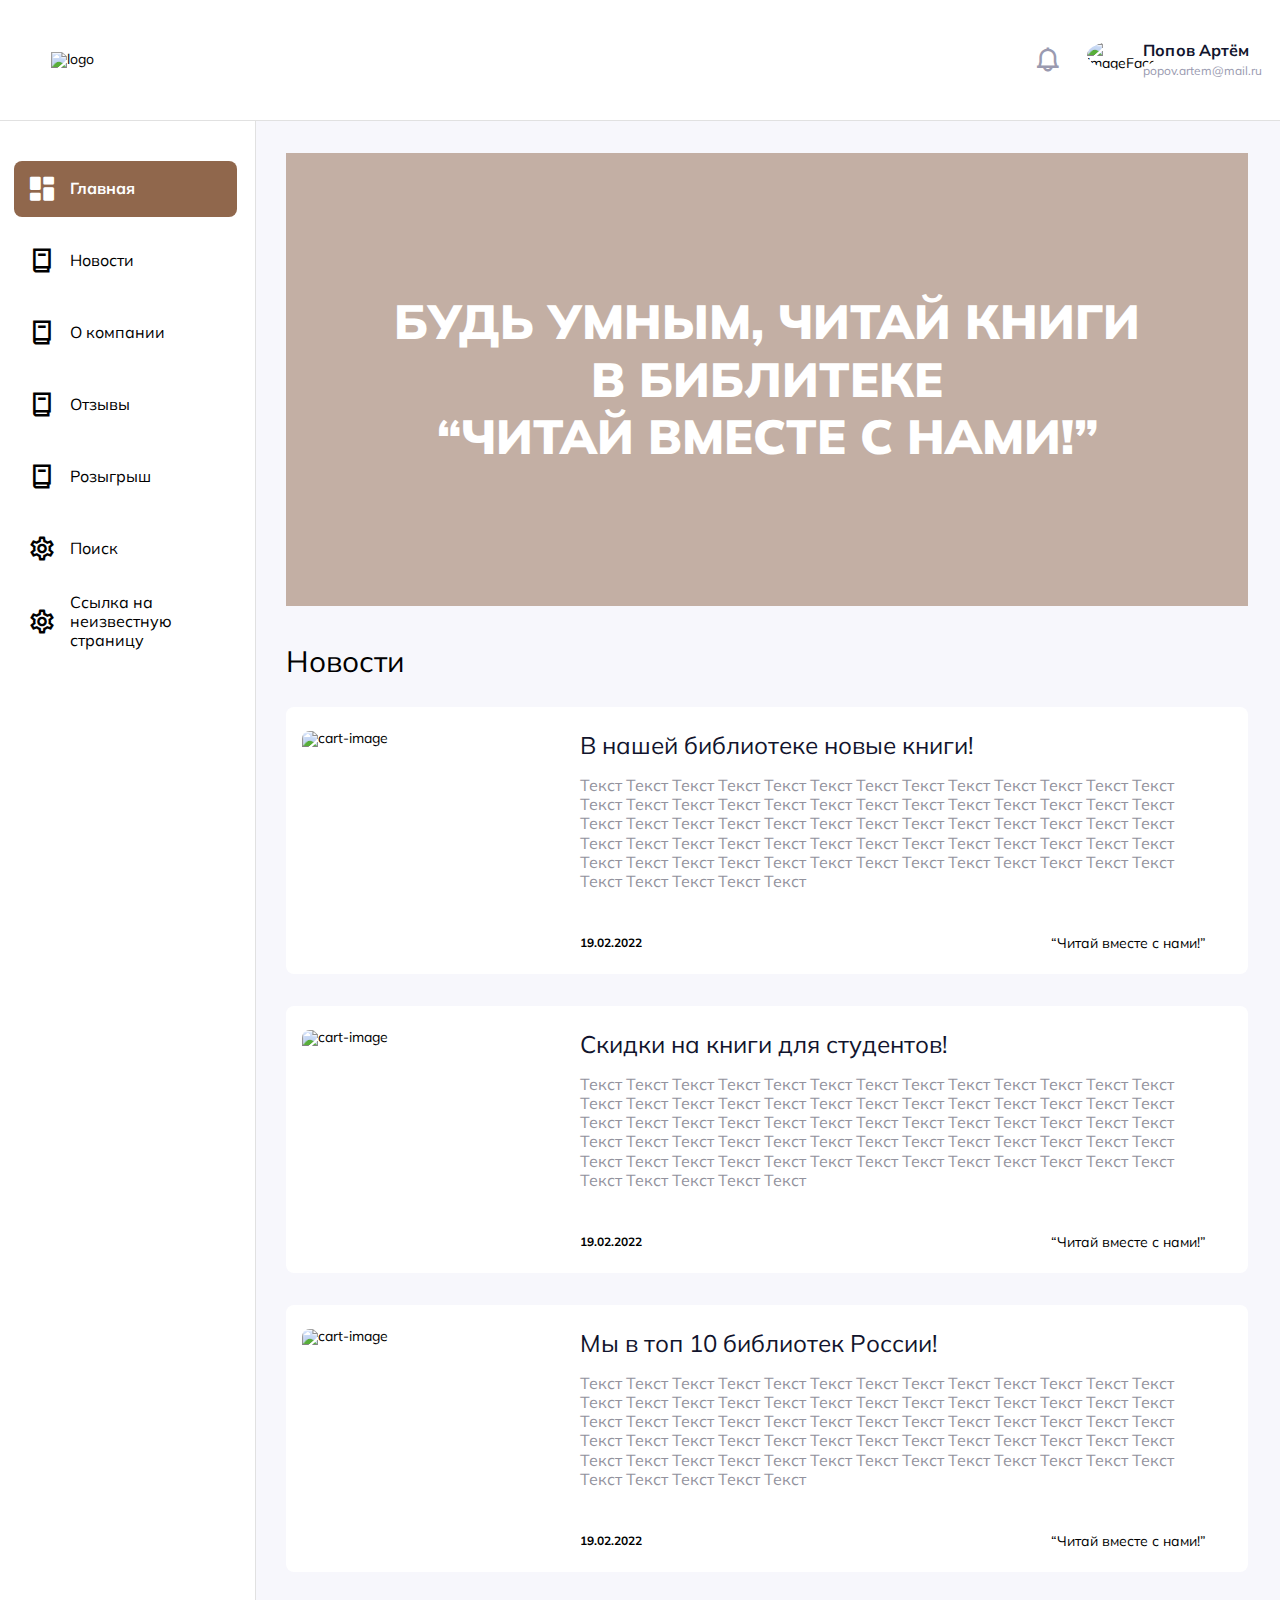
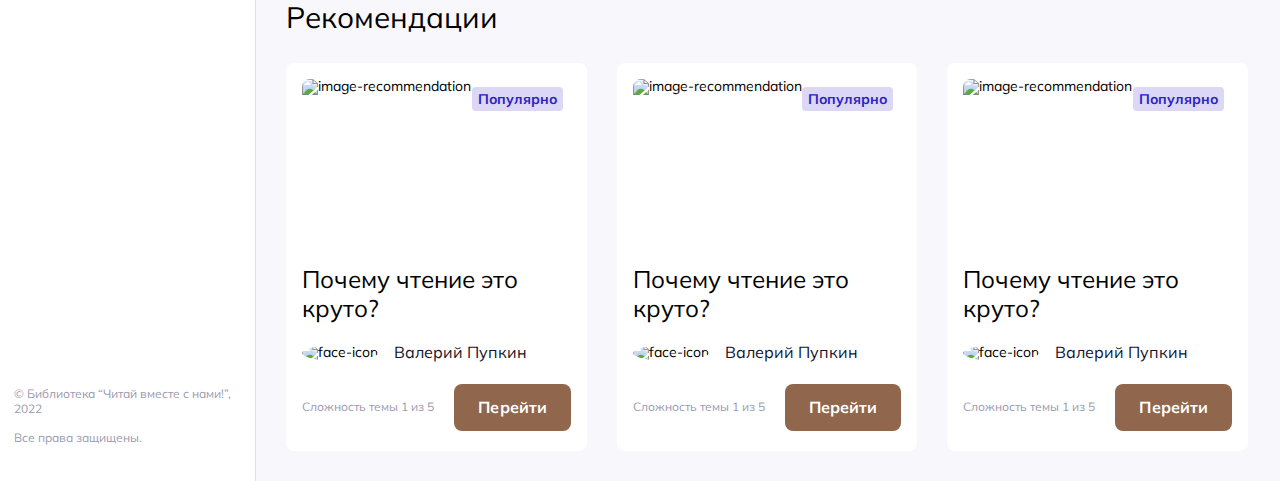
==== index.html @ 9940b3bf "Add files via upload" ====
<!DOCTYPE html>
<html lang="ru">

<head>
	<title>Главная</title>
	<meta charset="UTF-8">
	<meta name="format-detection" content="telephone=no">
	<!-- <style>body{opacity: 0;}</style> -->
	<link rel="stylesheet" href="css/style.min.css?_v=20220306164343">
	<link rel="shortcut icon" href="favicon.ico">
	<!-- <meta name="robots" content="noindex, nofollow"> -->
	<meta name="description" content="Читай книги в библиотеке 'Читай вместе с нами'. Библиотека в России. Книги на любой вкус. Самая известная читальня в России.">
	<meta name="viewport" content="width=device-width, initial-scale=1.0">
</head>

<body>
	<div class="wrapper">
		<header class="header">
			<div class="header__container container-header">
				<a href="index.html" class="header__logo"><picture><source srcset="img/logo.webp" type="image/webp"><img src="img/logo.jpg" alt="logo"></picture></a>
				<div class="header__right-block">
					<a href="" class="header__icon _icon-bell"></a>
					<a href="" class="header__image">
						<picture><source srcset="img/face/01.webp" type="image/webp"><img src="img/face/01.jpg" alt="imageFace"></picture>
					</a>
					<div class="header__info">
						<div class="header__name">Попов Артём</div>
						<a href="mailto:popov.artem@mail.ru" class="header__email">popov.artem@mail.ru</a>
					</div>
				</div>
			</div>
		</header>
		<main class="page">
			<div class="intro">
				<div class="intro__left-menu menu-left">
					<div class="menu-left__rows">
						<a href="index.html" class="menu-left__row _icon-squares">
							<span>Главная</span>
						</a>
						<a href="news.html" class="menu-left__row _icon-book">
							<span>Новости</span>
						</a>
						<a href="company.html" class="menu-left__row _icon-book">
							<span>О компании</span>
						</a>
						<a href="reviews16PR.html" class="menu-left__row _icon-book">
							<span>Отзывы</span>
						</a>
						<a href="draw15pr.html" class="menu-left__row _icon-book">
							<span>Розыгрыш</span>
						</a>
						<a href="" class="menu-left__row _icon-gear">
							<span>Поиск</span>
						</a>
						<a href="flkqwjflkqwf.html" class="menu-left__row _icon-gear">
							<span>Ссылка на неизвестную страницу</span>
						</a>
					</div>
					<div data-da=".section-right,1250,3" class="menu-left__copy copy-menu-left">
						<div class="copy-menu-left__over">© Библиотека “Читай вместе с нами!”, 2022</div>
						<div class="copy-menu-left__sub">Все права защищены.</div>
					</div>
				</div>
				<div class="intro__right-section section-right">
					<header class="section-right__header-block header-block-right">
						<h2 class="header-block-right__title">БУДЬ УМНЫМ, ЧИТАЙ КНИГИ <br>
							В БИБЛИТЕКЕ <br>
							“ЧИТАЙ ВМЕСТЕ С НАМИ!”</h2>
					</header>
					<main class="section-right__main main-section">
						<div class="main-section__left left-main">
							<div class="left-main__check">
								<a href="" class="left-main__go title-element">Новости</a>
							</div>
							<div class="left-main__card card-left-main card-left-main_1">
								<div class="card-left-main__image-ibg"><picture><source srcset="img/intro/01.webp" type="image/webp"><img src="img/intro/01.jpg" alt="cart-image"></picture></div>
								<div class="card-left-main__info">
									<h4 class="card-left-main__title">В нашей библиотеке новые книги!</h4>
									<div class="card-left-main__subtitle">Текст Текст Текст Текст Текст Текст Текст Текст Текст Текст Текст Текст Текст Текст Текст Текст Текст Текст Текст Текст Текст Текст Текст Текст Текст Текст Текст Текст Текст Текст Текст Текст Текст Текст Текст Текст Текст Текст Текст Текст Текст Текст Текст Текст Текст Текст Текст Текст Текст Текст Текст Текст Текст Текст Текст Текст Текст Текст Текст Текст Текст Текст Текст Текст Текст Текст Текст Текст Текст Текст</div>
									<div data-da=".card-left-main_1,1060,2" class="card-left-main__lvl-body">
										<div class="card-left-main__number">
											<span>19.02.2022</span>
										</div>
										<div class="card-left-main__right-text">“Читай вместе с нами!”</div>
									</div>
								</div>
							</div>
							<div class="left-main__card card-left-main card-left-main_2">
								<div class="card-left-main__image-ibg"><picture><source srcset="img/intro/02.webp" type="image/webp"><img src="img/intro/02.jpg" alt="cart-image"></picture></div>
								<div class="card-left-main__info">
									<h4 class="card-left-main__title">Скидки на книги для студентов!</h4>
									<div class="card-left-main__subtitle">Текст Текст Текст Текст Текст Текст Текст Текст Текст Текст Текст Текст Текст Текст Текст Текст Текст Текст Текст Текст Текст Текст Текст Текст Текст Текст Текст Текст Текст Текст Текст Текст Текст Текст Текст Текст Текст Текст Текст Текст Текст Текст Текст Текст Текст Текст Текст Текст Текст Текст Текст Текст Текст Текст Текст Текст Текст Текст Текст Текст Текст Текст Текст Текст Текст Текст Текст Текст Текст Текст</div>
									<div data-da=".card-left-main_2,1060,2" class="card-left-main__lvl-body">
										<div class="card-left-main__number">
											<span>19.02.2022</span>
										</div>
										<div class="card-left-main__right-text">“Читай вместе с нами!”</div>
									</div>
								</div>
							</div>
							<div class="left-main__card card-left-main card-left-main_3">
								<div class="card-left-main__image-ibg"><picture><source srcset="img/intro/033.webp" type="image/webp"><img src="img/intro/033.jpg" alt="cart-image"></picture></div>
								<div class="card-left-main__info">
									<h4 class="card-left-main__title">Мы в топ 10 библиотек России!</h4>
									<div class="card-left-main__subtitle">Текст Текст Текст Текст Текст Текст Текст Текст Текст Текст Текст Текст Текст Текст Текст Текст Текст Текст Текст Текст Текст Текст Текст Текст Текст Текст Текст Текст Текст Текст Текст Текст Текст Текст Текст Текст Текст Текст Текст Текст Текст Текст Текст Текст Текст Текст Текст Текст Текст Текст Текст Текст Текст Текст Текст Текст Текст Текст Текст Текст Текст Текст Текст Текст Текст Текст Текст Текст Текст Текст</div>
									<div data-da=".card-left-main_3,1060,2" class="card-left-main__lvl-body">
										<div class="card-left-main__number">
											<span>19.02.2022</span>
										</div>
										<div class="card-left-main__right-text">“Читай вместе с нами!”</div>
									</div>
								</div>
							</div>
						</div>
					</main>
					<footer class="section-right__footer footer-section">
						<div class="footer-section__recommendation title-element">Рекомендации</div>
						<div class="footer-section__row">
							<a href="" class="footer-section__item item-footer-section">
								<div class="item-footer-section__image-ibg"><picture><source srcset="img/intro/03.webp" type="image/webp"><img src="img/intro/03.jpg" alt="image-recommendation"></picture>
									<div class="item-footer-section__image-text">Популярно</div>
								</div>
								<h3 class="item-footer-section__title">Почему чтение это круто?</h3>
								<div class="item-footer-section__info-block">
									<div class="item-footer-section__image">
										<picture><source srcset="img/face/02.webp" type="image/webp"><img src="img/face/02.jpg" alt="face-icon"></picture>
									</div>
									<div class="item-footer-section__name">Валерий Пупкин</div>
								</div>
								<div class="item-footer-section__rating-body body-rating">
									<div class="body-rating__sub-star">Сложность темы 1 из 5</div>
									<div class="body-rating__button button-element">Перейти</div>
								</div>
							</a>
							<a href="" class="footer-section__item item-footer-section">
								<div class="item-footer-section__image-ibg"><picture><source srcset="img/intro/03.webp" type="image/webp"><img src="img/intro/03.jpg" alt="image-recommendation"></picture>
									<div class="item-footer-section__image-text">Популярно</div>
								</div>
								<h3 class="item-footer-section__title">Почему чтение это круто?</h3>
								<div class="item-footer-section__info-block">
									<div class="item-footer-section__image">
										<picture><source srcset="img/face/02.webp" type="image/webp"><img src="img/face/02.jpg" alt="face-icon"></picture>
									</div>
									<div class="item-footer-section__name">Валерий Пупкин</div>
								</div>
								<div class="item-footer-section__rating-body body-rating">
									<div class="body-rating__sub-star">Сложность темы 1 из 5</div>
									<div class="body-rating__button button-element">Перейти</div>
								</div>
							</a>
							<a href="" class="footer-section__item item-footer-section">
								<div class="item-footer-section__image-ibg"><picture><source srcset="img/intro/03.webp" type="image/webp"><img src="img/intro/03.jpg" alt="image-recommendation"></picture>
									<div class="item-footer-section__image-text">Популярно</div>
								</div>
								<h3 class="item-footer-section__title">Почему чтение это круто?</h3>
								<div class="item-footer-section__info-block">
									<div class="item-footer-section__image">
										<picture><source srcset="img/face/02.webp" type="image/webp"><img src="img/face/02.jpg" alt="face-icon"></picture>
									</div>
									<div class="item-footer-section__name">Валерий Пупкин</div>
								</div>
								<div class="item-footer-section__rating-body body-rating">
									<div class="body-rating__sub-star">Сложность темы 1 из 5</div>
									<div class="body-rating__button button-element">Перейти</div>
								</div>
							</a>
						</div>
					</footer>
				</div>
			</div>
		</main>
		<footer class="footer">
			<div class="footer__container">
			</div>
		</footer>
	</div>
	<!-- 
<div id="popup" aria-hidden="true" class="popup">
	<div class="popup__wrapper">
		<div class="popup__content">
			<button data-close type="button" class="popup__close">Закрыть</button>
			<div class="popup__text">
			</div>
		</div>
	</div>
</div>
 -->

	<script src="js/app.min.js?_v=20220306164343"></script>
</body>

</html>
---- css/style.min.css ----
@charset "UTF-8";
@import url(https://fonts.googleapis.com/css?family=Mulish:regular,600,700,900&display=swap);
@import url(https://fonts.googleapis.com/css?family=Roboto:regular&display=swap);
@import url(https://fonts.googleapis.com/css?family=Poppins:500,600,700&display=swap);
@font-face {
  font-family: icons;
  font-display: swap;
  src: url(../fonts/icons.woff2) format("woff2"),
    url(../fonts/icons.woff) format("woff");
  font-weight: 400;
  font-style: normal;
}
[class*="_icon-"]:before {
  font-family: icons;
  font-style: normal;
  font-weight: 400;
  font-variant: normal;
  text-transform: none;
  line-height: 1;
  -webkit-font-smoothing: antialiased;
  -moz-osx-font-smoothing: grayscale;
}
[class*="_icon-"]:before {
  display: block;
}
._icon-book:before {
  content: "\e900";
}
._icon-gear:before {
  content: "\e901";
}
._icon-squares:before {
  content: "\e902";
}
._icon-bell:before {
  content: "\e903";
}
._icon-compass:before {
  content: "\e904";
}
._icon-star:before {
  content: "\e905";
  color: #f2870d;
}
* {
  padding: 0;
  margin: 0;
  border: 0;
}
*,
:after,
:before {
  -webkit-box-sizing: border-box;
  box-sizing: border-box;
}
body,
html {
  height: 100%;
  min-width: 320px;
}
body {
  color: #000;
  line-height: 1;
  font-family: Mulish;
  font-size: 0.875rem;
  -ms-text-size-adjust: 100%;
  -moz-text-size-adjust: 100%;
  -webkit-text-size-adjust: 100%;
  -webkit-font-smoothing: antialiased;
  -moz-osx-font-smoothing: grayscale;
}
button,
input,
textarea {
  font-family: Mulish;
  font-size: inherit;
}
button {
  cursor: pointer;
  color: inherit;
  background-color: inherit;
}
a {
  color: inherit;
}
a:link,
a:visited {
  text-decoration: none;
}
a:hover {
  text-decoration: none;
}
ul li {
  list-style: none;
}
img {
  vertical-align: top;
}
h1,
h2,
h3,
h4,
h5,
h6 {
  font-weight: inherit;
  font-size: inherit;
}
.lock body {
  overflow: hidden;
  -ms-touch-action: none;
  touch-action: none;
}
.wrapper {
  min-height: 100%;
  display: -webkit-box;
  display: -ms-flexbox;
  display: flex;
  -webkit-box-orient: vertical;
  -webkit-box-direction: normal;
  -ms-flex-direction: column;
  flex-direction: column;
  overflow: hidden;
}
.wrapper > main {
  -webkit-box-flex: 1;
  -ms-flex: 1 1 auto;
  flex: 1 1 auto;
}
.wrapper > * {
  min-width: 0;
}
[class*="-ibg"] {
  position: relative;
}
[class*="-ibg"] img {
  position: absolute;
  width: 100%;
  height: 100%;
  top: 0;
  left: 0;
  -o-object-fit: cover;
  object-fit: cover;
}
[class*="-ibg_contain"] img {
  -o-object-fit: contain;
  object-fit: contain;
}
.button-element {
  font-size: 1rem;
  font-weight: 700;
  color: #fff;
  display: -webkit-inline-box;
  display: -ms-inline-flexbox;
  display: inline-flex;
  -webkit-box-align: center;
  -ms-flex-align: center;
  align-items: center;
  -webkit-box-pack: center;
  -ms-flex-pack: center;
  justify-content: center;
  padding: 0 1.5rem;
  min-height: 47px;
  background-color: #90674c;
  border-radius: 0.5rem;
  letter-spacing: 0.005em;
  cursor: pointer;
  -webkit-transition: all 0.3s ease;
  -o-transition: all 0.3s ease;
  transition: all 0.3s ease;
}
.header {
  border-bottom: 1px solid #e1e1e1;
}
.header__container {
  display: -webkit-box;
  display: -ms-flexbox;
  display: flex;
  -webkit-box-align: center;
  -ms-flex-align: center;
  align-items: center;
  -webkit-box-pack: justify;
  -ms-flex-pack: justify;
  justify-content: space-between;
}
.header__right-block {
  display: -webkit-box;
  display: -ms-flexbox;
  display: flex;
  -webkit-box-align: center;
  -ms-flex-align: center;
  align-items: center;
}
.header__icon::before {
  font-size: 1.5rem;
  color: #9a9ab0;
  -webkit-transition: all 0.3s ease;
  -o-transition: all 0.3s ease;
  transition: all 0.3s ease;
}
.header__icon:hover::before {
  color: #5541d7;
}
.header__image {
  width: 40px;
  height: 40px;
  -webkit-box-flex: 0;
  -ms-flex: 0 0 40px;
  flex: 0 0 40px;
  margin: 0 1rem 0 1.75rem;
}
.header__image img {
  width: 100%;
  height: 100%;
  border-radius: 50%;
}
.header__name {
  color: #11142d;
  font-size: 1rem;
  font-weight: 700;
  letter-spacing: 0.005em;
  line-height: 120%;
  margin: 0 0 0.1875rem 0;
}
.header__email {
  -webkit-transition: color 0.3s ease;
  -o-transition: color 0.3s ease;
  transition: color 0.3s ease;
  color: #9a9ab0;
  font-size: 0.75rem;
  line-height: 120%;
}
.intro {
  background-color: #f7f7fc;
  display: -ms-grid;
  display: grid;
  position: relative;
  -ms-grid-columns: 256px 1fr;
  grid-template-columns: 256px 1fr;
}
.menu-left {
  background-color: #fff;
  padding: 0 1.125rem 2.1875rem 0.875rem;
  border-right: 1px solid #e1e1e1;
  display: -webkit-box;
  display: -ms-flexbox;
  display: flex;
  -webkit-box-orient: vertical;
  -webkit-box-direction: normal;
  -ms-flex-direction: column;
  flex-direction: column;
}
.menu-left__rows {
  -webkit-box-flex: 1;
  -ms-flex: 1 1 auto;
  flex: 1 1 auto;
  padding: 2.5rem 0 0 0;
}

.comments-main {
  padding-top: 80px;
}

.comments-main__row {
  display: flex;
  justify-content: space-between;
  gap: 30px;
}
.comments-main__item {
  flex: 0 1 33.333%;
  text-align: center;
  border: 1px solid #fff;
  padding: 15px;
  border-radius: 15px;
  display: flex;
  flex-direction: column;
  box-shadow: 1px 1px 10px black;
}
.comments-main__title {
  font-weight: 700;
  font-size: 20px;
  line-height: 120%;
  margin-bottom: 10px;
  text-decoration: underline;
}
.comments-main__subtitle {
  font-size: 18px;
  font-weight: 600;
  line-height: 130%;
  margin-bottom: 15px;
}
.comments-main__text {
  line-height: 130%;
  font-size: 16px;
  margin-bottom: 10px;
  flex: 1;
}

@media (max-width: 991px) {
  .comments-main {
    padding-top: 50px;
  }
  .comments-main__row {
    flex-wrap: wrap;
    gap: 15px;
  }
  .comments-main__item {
    flex: 0 1 48%;
  }
  
}
@media (max-width: 629px) {
  .comments-main {
    padding-top: 30px;
  }
  .comments-main__row {
    gap: 25px;
  }
  .comments-main__item {
    flex: 0 1 100%;
  }
}
.social-main {
  padding-top: 40px;
}
.social-main__items {
  display: flex;
  gap: 30px;
}
.social-main__item img {
  max-width: 100%;
}

.subs-main {
  padding-top: 40px;
}
.subs-main__form {
  background-color: #fff;
  border-radius: 8px;
  padding: 20px;
  width: 400px;
  margin: 0 auto;
  display: flex;
  flex-direction: column;
  
  gap: 20px;
}
@media (max-width: 500px) {
  .subs-main__form {
    width: 100%;
  }
  .subs-main__inp {
    font-size: 14px;
  }

}
.subs-main__form textarea {
  width: 100%;
  border: 2px solid black;
  resize: none;
  height: 150px;
  font-size: 16px;
  padding: 10px 10px 10px 10px;
}
.subs-main__title {
  font-size: 24px;
  margin: 0 auto;
}
.subs-main__inp {
  height: 40px;
  font-size: 16px;
  padding: 10px 10px 10px 10px;
  width: 100%;
  border: 2px solid black;

}
.menu-left__row {
  min-height: 3.5rem;
  display: -webkit-box;
  display: -ms-flexbox;
  display: flex;
  -webkit-box-align: center;
  -ms-flex-align: center;
  align-items: center;
  padding: 0 1rem;
  border-radius: 8px;
  font-size: 1rem;
  -webkit-transition: all 0.3s ease;
  -o-transition: all 0.3s ease;
  transition: all 0.3s ease;
  line-height: 1.2;
}
.menu-left__row:nth-child(1) {
  background-color: #90674c;
  color: #fff;
  font-weight: 700;
}
.menu-left__row:not(:last-child) {
  margin-bottom: 16px;
}
.menu-left__row::before {
  margin: 0 1rem 0 0;
  font-size: 1.5rem;
}
.copy-menu-left {
  color: #9a9ab0;
  line-height: 120%;
  font-size: 0.75rem;
}
.copy-menu-left__over {
  margin: 0 0 0.9375rem 0;
}
.section-right {
  padding: 2rem 2rem 1.875rem 1.875rem;
  -webkit-transition: all 0.3s ease;
  -o-transition: all 0.3s ease;
  transition: all 0.3s ease;
}
.no-webp .section-right__header-block {
  background: url(../img/intro/backImage.png) center/cover no-repeat;
}
.section-right__header-block {
  padding: 8.75rem 2.5rem;
  border-radius: 0.5rem;
  -webkit-transition: all 0.3s ease;
  -o-transition: all 0.3s ease;
  transition: all 0.3s ease;
  position: relative;
}
.section-right__header-block::before {
  content: "";
  width: 100%;
  height: 100%;
  position: absolute;
  top: 0;
  left: 0;
  z-index: 1;
  background-color: rgba(144, 103, 76, 0.5);
}

.header-block-right__title {
  line-height: 1.2;
  position: relative;
  text-transform: uppercase;
  font-weight: 900;
  color: #fff;
  text-align: center;
  z-index: 2;
}
.main-section {
  display: -ms-grid;
  display: grid;
  -ms-grid-columns: 1fr;
  margin: 0 0 1.875rem 0;
}
.left-main__check {
  margin: 0 0 2rem 0;
  display: -webkit-box;
  display: -ms-flexbox;
  display: flex;
  -webkit-box-align: center;
  -ms-flex-align: center;
  align-items: center;
  -webkit-transition: all 0.3s ease;
  -o-transition: all 0.3s ease;
  transition: all 0.3s ease;
  -webkit-box-pack: justify;
  -ms-flex-pack: justify;
  justify-content: space-between;
}
.left-main__go {
  padding: 0 0.625rem 0 0;
}
.card-left-main {
  background-color: #fff;
  border-radius: 0.5rem;
  padding: 1.5rem 1.5625rem 1.5rem 1rem;
  display: -webkit-box;
  display: -ms-flexbox;
  display: flex;
  -ms-flex-wrap: wrap;
  flex-wrap: wrap;
  gap: 1.25rem;
}
.card-left-main__image-ibg {
  padding: 0 0 17% 0;
  -webkit-box-flex: 0;
  -ms-flex: 0 1 30%;
  flex: 0 1 30%;
}
.card-left-main__image-ibg img {
  border-radius: 0.5rem;
}
.card-left-main__info {
  -webkit-box-flex: 0;
  -ms-flex: 0 1 68%;
  flex: 0 1 68%;
  display: -webkit-box;
  display: -ms-flexbox;
  display: flex;
  -webkit-box-orient: vertical;
  -webkit-box-direction: normal;
  -ms-flex-direction: column;
  flex-direction: column;
}
.card-left-main__title {
  color: #11142d;
  line-height: 1.2;
  margin: 0 0 1rem 0;
}
.card-left-main__subtitle {
  -webkit-box-flex: 1;
  -ms-flex: 1 1 auto;
  flex: 1 1 auto;
  color: #92929d;
  font-size: 1rem;
  line-height: 1.2;
  -webkit-transition: all 0.3s ease;
  -o-transition: all 0.3s ease;
  transition: all 0.3s ease;
  margin: 0 0 2.8125rem 0;
}
.card-left-main__lvl-body {
  display: -webkit-box;
  display: -ms-flexbox;
  display: flex;
  -webkit-box-align: center;
  -ms-flex-align: center;
  align-items: center;
  -webkit-box-pack: justify;
  -ms-flex-pack: justify;
  justify-content: space-between;
}
.card-left-main__number {
  font-weight: 700;
  font-size: 0.75rem;
}
.card-left-main__button {
  -webkit-box-flex: 0;
  -ms-flex: 0 0 7.3125rem;
  flex: 0 0 7.3125rem;
}
._number-2 span::after {
  width: 25%;
}
.footer-section__recommendation {
  margin: 0 0 2rem 0;
}
.footer-section__row {
  display: -ms-grid;
  display: grid;
  grid-template-columns: repeat(auto-fit, minmax(295px, 1fr));
}
.footer-section__item {
  background-color: #fff;
  border-radius: 0.5rem;
}
.item-footer-section {
  display: -webkit-box;
  display: -ms-flexbox;
  display: flex;
  -webkit-box-orient: vertical;
  -webkit-box-direction: normal;
  -ms-flex-direction: column;
  flex-direction: column;
  position: relative;
  padding: 1rem 1rem 1.25rem 1rem;
  -webkit-transition: all 0.3s ease;
  -o-transition: all 0.3s ease;
  transition: all 0.3s ease;
}
.item-footer-section__image-ibg {
  padding: 0 0 60% 0;
  margin: 0 0 1.5rem 0;
}
.item-footer-section__image-ibg img {
  border-radius: 0.5rem;
}
.item-footer-section__image-text {
  position: absolute;
  display: -webkit-inline-box;
  display: -ms-inline-flexbox;
  display: inline-flex;
  -webkit-box-align: center;
  -ms-flex-align: center;
  align-items: center;
  -webkit-box-pack: center;
  -ms-flex-pack: center;
  justify-content: center;
  min-height: 1.5rem;
  padding: 0 0.375rem;
  background-color: #dbd7f4;
  right: 8px;
  top: 8px;
  color: #2a23c2;
  font-size: 0.875rem;
  font-weight: 700;
  border-radius: 0.25rem;
}
.item-footer-section__title {
  font-size: 1.5rem;
  line-height: 1.2;
  -webkit-box-flex: 1;
  -ms-flex: 1 1 auto;
  flex: 1 1 auto;
}
.item-footer-section__info-block {
  display: -webkit-box;
  display: -ms-flexbox;
  display: flex;
  -webkit-box-align: center;
  -ms-flex-align: center;
  align-items: center;
  margin: 0 0 1.3125rem 0;
}
.item-footer-section__image {
  margin: 0 1rem 0 0;
}
.item-footer-section__image img {
  width: 32px;
  height: 32px;
  border-radius: 50%;
}
.item-footer-section__name {
  font-size: 1rem;
  line-height: 1.2;
  color: #11142d;
}
.body-rating {
  display: -webkit-box;
  display: -ms-flexbox;
  display: flex;
  -webkit-box-align: center;
  -ms-flex-align: center;
  align-items: center;
  -webkit-box-pack: justify;
  -ms-flex-pack: justify;
  justify-content: space-between;
}
.body-rating__sub-star {
  color: #9a9ab0;
  font-size: 0.75rem;
  line-height: 1.2;
}
@media (min-width: 28.125em) {
  .header__container {
    min-height: 7.5rem;
  }
  .header__logo img {
    width: 18.75rem;
  }
}
@media (min-width: 62.5em) {
  .section-right__header-block {
    margin-bottom: 2.5rem;
  }
  .card-left-main:not(:last-child) {
    margin-bottom: 2rem;
  }
}
@media (min-width: 63.75em) {
  .header-block-right__title {
    font-size: 3rem;
  }
}
@media (min-width: 78.125em) {
  .card-left-main__title {
    font-size: 1.5rem;
  }
  .card-left-main__subtitle {
    font-size: 1rem;
  }
}
@media (min-width: 90em) {
  .title-element {
    font-size: 1.9375rem;
  }
  .header__container {
    padding-left: 3.625rem;
  }
  .header__container {
    padding-right: 1.1875rem;
  }
  .footer-section__row {
    gap: 2rem;
  }
  .item-footer-section__title {
    margin-bottom: 1.375rem;
  }
}
@media (max-width: 45em) {
  .intro {
    -ms-grid-columns: 1fr;
    grid-template-columns: 1fr;
  }
  .intro__left-menu {
    position: fixed;
    bottom: 2.8125rem;
    left: 0.3125rem;
    width: auto;
    height: auto;
    z-index: 5;
    border-radius: 0.5rem;
    border: 1px solid #e1e1e1;
  }
  .menu-left__rows {
    padding: 0.625rem 0 0.625rem 0;
    display: -webkit-box;
    display: -ms-flexbox;
    display: flex;
    gap: 0.625rem;
  }
  .menu-left__row {
    min-height: 3.125rem;
  }
  .menu-left__row:not(:last-child) {
    margin-bottom: 0;
  }
  .menu-left__row::before {
    font-size: 1.25rem;
  }
  .section-right {
    padding: 1.5625rem 0.625rem 2.5rem 0.625rem;
  }
  .card-left-main {
    padding: 0.9375rem 1.25rem 1.25rem 0.875rem;
  }
  .card-left-main__image-ibg {
    -webkit-box-flex: 0;
    -ms-flex: 0 1 36%;
    flex: 0 1 36%;
  }
  .card-left-main__info {
    -webkit-box-flex: 0;
    -ms-flex: 0 1 60%;
    flex: 0 1 60%;
  }
}

@media (max-width: 35em) {
  .card-left-main__image-ibg {
    -webkit-box-flex: 0;
    -ms-flex: 0 1 100%;
    flex: 0 1 100%;
    padding: 0 0 50% 0;
  }
  .card-left-main__info {
    -webkit-box-flex: 0;
    -ms-flex: 0 1 100%;
    flex: 0 1 100%;
  }
}
@media (max-width: 86.25em) {
  .card-left-main__image-ibg {
    -webkit-box-flex: 0;
    -ms-flex: 0 1 28%;
    flex: 0 1 28%;
  }
}
@media (max-width: 560px) {
  .card-left-main__image-ibg {
    flex: 0 1 100%;
  }
}
@media (max-width: 20em) {
  .title-element {
    font-size: 1.25rem;
  }
  .header__container {
    padding-left: 0.625rem;
  }
  .header__container {
    padding-right: 0.625rem;
  }
  .header__container {
    min-height: 5rem;
  }
  .header__logo img {
    width: 12.5rem;
  }
  .section-right__header-block {
    margin-bottom: 1.25rem;
  }
  .header-block-right__title {
    font-size: 1.25rem;
  }
  .card-left-main:not(:last-child) {
    margin-bottom: 0.9375rem;
  }
  .footer-section__row {
    gap: 0.9375rem;
  }
  .item-footer-section__title {
    margin-bottom: 0.9375rem;
  }
}

@media (max-width: 78.125em) {
  .intro {
    -ms-grid-columns: 90px 1fr;
    grid-template-columns: 90px 1fr;
  }
  .menu-left {
    padding: 0 1.125rem 0 0.875rem;
  }
  .menu-left__row::before {
    margin: 0;
  }
  .menu-left__row span {
    display: none;
  }
  .copy-menu-left {
    margin: 2.1875rem 0 0 0;
    text-align: center;
  }
}
@media (max-width: 720px) {
  .intro {
    display: block;
  }
}
@media (max-width: 66.25em) {
  .card-left-main__lvl-body {
    width: 100%;
  }
}
@media (max-width: 64.375em) {
  .card-left-main__title {
    font-size: 1.125rem;
  }
  .card-left-main__subtitle {
    font-size: 0.875rem;
  }
}
@media (max-width: 61.99875em) {
  .section-right__header-block {
    padding: 5rem 0.9375rem;
  }
}
@media (max-width: 38.75em) {
  .header__image {
    margin: 0 0 0 1.25rem;
  }
  .header__info {
    display: none;
  }
  .footer-section__recommendation {
    text-align: center;
    margin: 0 0 1.25rem 0;
  }
}
@media (max-width: 32.1875em) {
  .card-left-main__subtitle {
    margin: 0 0 1.25rem 0;
  }
}
@media (max-width: 28.125em) {
  .left-main__check {
    -webkit-box-orient: vertical;
    -webkit-box-direction: normal;
    -ms-flex-direction: column;
    flex-direction: column;
    -webkit-box-align: start;
    -ms-flex-align: start;
    align-items: flex-start;
    margin: 0 0 0.9375rem 0;
  }
  .left-main__go {
    -ms-flex-item-align: center;
    -ms-grid-row-align: center;
    align-self: center;
    margin: 0 0 0.9375rem 0;
  }
}
@media (min-width: 20em) and (max-width: 90em) {
  @supports (
    font-size: clamp(1.25rem, 1.0535714286rem + 0.9821428571vw, 1.9375rem)
  ) {
    .title-element {
      font-size: clamp(1.25rem, 1.0535714286rem + 0.9821428571vw, 1.9375rem);
    }
  }
  @supports not (
    font-size: clamp(1.25rem, 1.0535714286rem + 0.9821428571vw, 1.9375rem)
  ) {
    .title-element {
      font-size: calc(1.25rem + 0.6875 * (100vw - 20rem) / 70);
    }
  }
  @supports (
    padding-left: clamp(0.625rem, -0.2321428571rem + 4.2857142857vw, 3.625rem)
  ) {
    .header__container {
      padding-left: clamp(
        0.625rem,
        -0.2321428571rem + 4.2857142857vw,
        3.625rem
      );
    }
  }
  @supports not (
    padding-left: clamp(0.625rem, -0.2321428571rem + 4.2857142857vw, 3.625rem)
  ) {
    .header__container {
      padding-left: calc(0.625rem + 3 * (100vw - 20rem) / 70);
    }
  }
  @supports (
    padding-right: clamp(0.625rem, 0.4642857143rem + 0.8035714286vw, 1.1875rem)
  ) {
    .header__container {
      padding-right: clamp(
        0.625rem,
        0.4642857143rem + 0.8035714286vw,
        1.1875rem
      );
    }
  }
  @supports not (
    padding-right: clamp(0.625rem, 0.4642857143rem + 0.8035714286vw, 1.1875rem)
  ) {
    .header__container {
      padding-right: calc(0.625rem + 0.5625 * (100vw - 20rem) / 70);
    }
  }
  @supports (gap: clamp(0.9375rem, 0.6339285714rem + 1.5178571429vw, 2rem)) {
    .footer-section__row {
      gap: clamp(0.9375rem, 0.6339285714rem + 1.5178571429vw, 2rem);
    }
  }
  @supports not (
    gap: clamp(0.9375rem, 0.6339285714rem + 1.5178571429vw, 2rem)
  ) {
    .footer-section__row {
      gap: calc(0.9375rem + 1.0625 * (100vw - 20rem) / 70);
    }
  }
  @supports (margin-bottom: clamp(0.9375rem, 0.8125rem + 0.625vw, 1.375rem)) {
    .item-footer-section__title {
      margin-bottom: clamp(0.9375rem, 0.8125rem + 0.625vw, 1.375rem);
    }
  }
  @supports not (
    margin-bottom: clamp(0.9375rem, 0.8125rem + 0.625vw, 1.375rem)
  ) {
    .item-footer-section__title {
      margin-bottom: calc(0.9375rem + 0.4375 * (100vw - 20rem) / 70);
    }
  }
}
@media (min-width: 20em) and (max-width: 28.125em) {
  @supports (
    min-height: clamp(5rem, -1.1538461538rem + 30.7692307692vw, 7.5rem)
  ) {
    .header__container {
      min-height: clamp(5rem, -1.1538461538rem + 30.7692307692vw, 7.5rem);
    }
  }
  @supports not (
    min-height: clamp(5rem, -1.1538461538rem + 30.7692307692vw, 7.5rem)
  ) {
    .header__container {
      min-height: calc(5rem + 2.5 * (100vw - 20rem) / 8.125);
    }
  }
  @supports (
    width: clamp(12.5rem, -2.8846153846rem + 76.9230769231vw, 18.75rem)
  ) {
    .header__logo img {
      width: clamp(12.5rem, -2.8846153846rem + 76.9230769231vw, 18.75rem);
    }
  }
  @supports not (
    width: clamp(12.5rem, -2.8846153846rem + 76.9230769231vw, 18.75rem)
  ) {
    .header__logo img {
      width: calc(12.5rem + 6.25 * (100vw - 20rem) / 8.125);
    }
  }
}
@media (min-width: 20em) and (max-width: 62.5em) {
  @supports (
    margin-bottom: clamp(1.25rem, 0.6617647059rem + 2.9411764706vw, 2.5rem)
  ) {
    .section-right__header-block {
      margin-bottom: clamp(1.25rem, 0.6617647059rem + 2.9411764706vw, 2.5rem);
    }
  }
  @supports not (
    margin-bottom: clamp(1.25rem, 0.6617647059rem + 2.9411764706vw, 2.5rem)
  ) {
    .section-right__header-block {
      margin-bottom: calc(1.25rem + 1.25 * (100vw - 20rem) / 42.5);
    }
  }
  @supports (margin-bottom: clamp(0.9375rem, 0.4375rem + 2.5vw, 2rem)) {
    .card-left-main:not(:last-child) {
      margin-bottom: clamp(0.9375rem, 0.4375rem + 2.5vw, 2rem);
    }
  }
  @supports not (margin-bottom: clamp(0.9375rem, 0.4375rem + 2.5vw, 2rem)) {
    .card-left-main:not(:last-child) {
      margin-bottom: calc(0.9375rem + 1.0625 * (100vw - 20rem) / 42.5);
    }
  }
}
@media (min-width: 20em) and (max-width: 63.75em) {
  @supports (font-size: clamp(1.25rem, 0.45rem + 4vw, 3rem)) {
    .header-block-right__title {
      font-size: clamp(1.25rem, 0.45rem + 4vw, 3rem);
    }
  }
  @supports not (font-size: clamp(1.25rem, 0.45rem + 4vw, 3rem)) {
    .header-block-right__title {
      font-size: calc(1.25rem + 1.75 * (100vw - 20rem) / 43.75);
    }
  }
}
@media (min-width: 64.375em) and (max-width: 78.125em) {
  @supports (
    font-size: clamp(1.125rem, -0.6306818182rem + 2.7272727273vw, 1.5rem)
  ) {
    .card-left-main__title {
      font-size: clamp(1.125rem, -0.6306818182rem + 2.7272727273vw, 1.5rem);
    }
  }
  @supports not (
    font-size: clamp(1.125rem, -0.6306818182rem + 2.7272727273vw, 1.5rem)
  ) {
    .card-left-main__title {
      font-size: calc(1.125rem + 0.375 * (100vw - 64.375rem) / 13.75);
    }
  }
  @supports (
    font-size: clamp(0.875rem, 0.2897727273rem + 0.9090909091vw, 1rem)
  ) {
    .card-left-main__subtitle {
      font-size: clamp(0.875rem, 0.2897727273rem + 0.9090909091vw, 1rem);
    }
  }
  @supports not (
    font-size: clamp(0.875rem, 0.2897727273rem + 0.9090909091vw, 1rem)
  ) {
    .card-left-main__subtitle {
      font-size: calc(0.875rem + 0.125 * (100vw - 64.375rem) / 13.75);
    }
  }
}
@media (any-hover: hover) {
  .button-element:hover {
    background-color: #90674c;
  }
  .header__email:hover {
    color: #5541d7;
  }
  .menu-left__row:hover {
    background-color: #90674c;
    color: #fff;
  }
  .item-footer-section:hover {
    -webkit-transform: scale(1.05);
    -ms-transform: scale(1.05);
    transform: scale(1.05);
  }
}
.webp .section-right__header-block {
  background: url(../img/intro/backImage.webp) center/cover no-repeat;
}
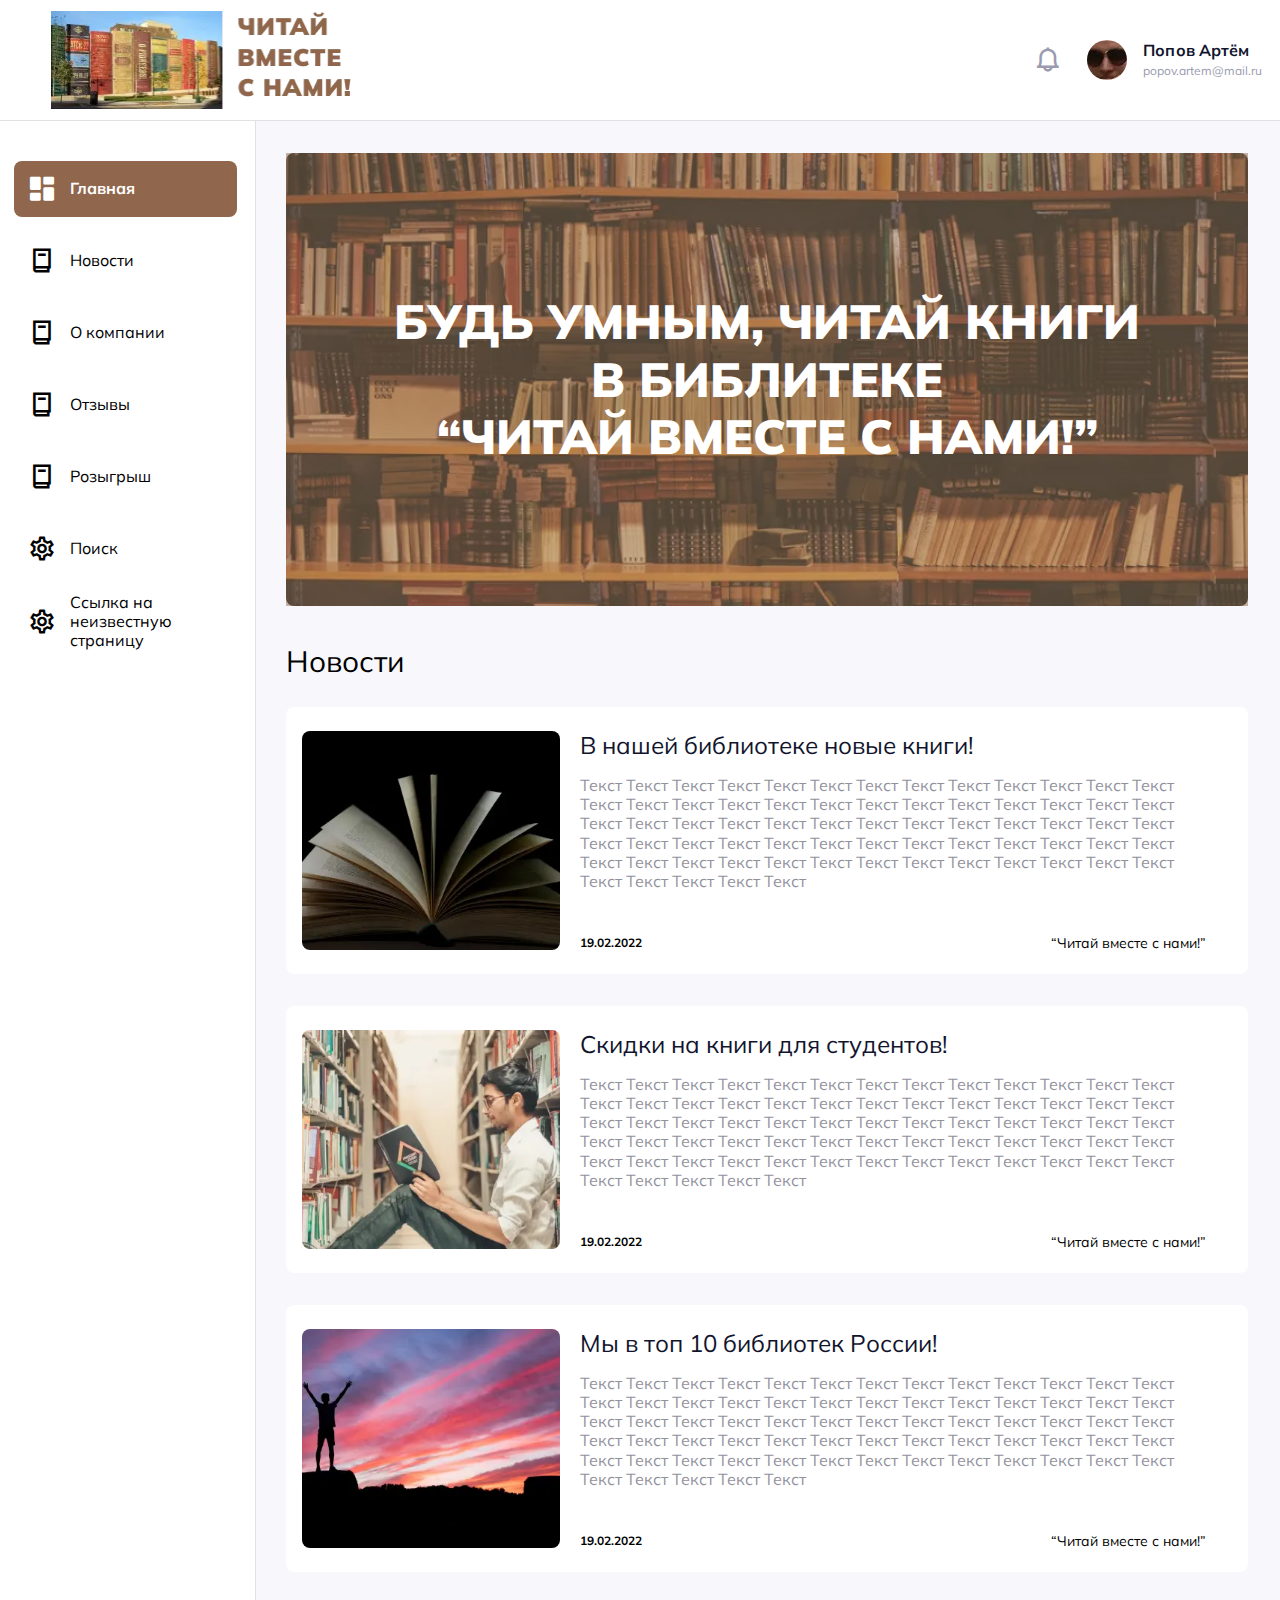
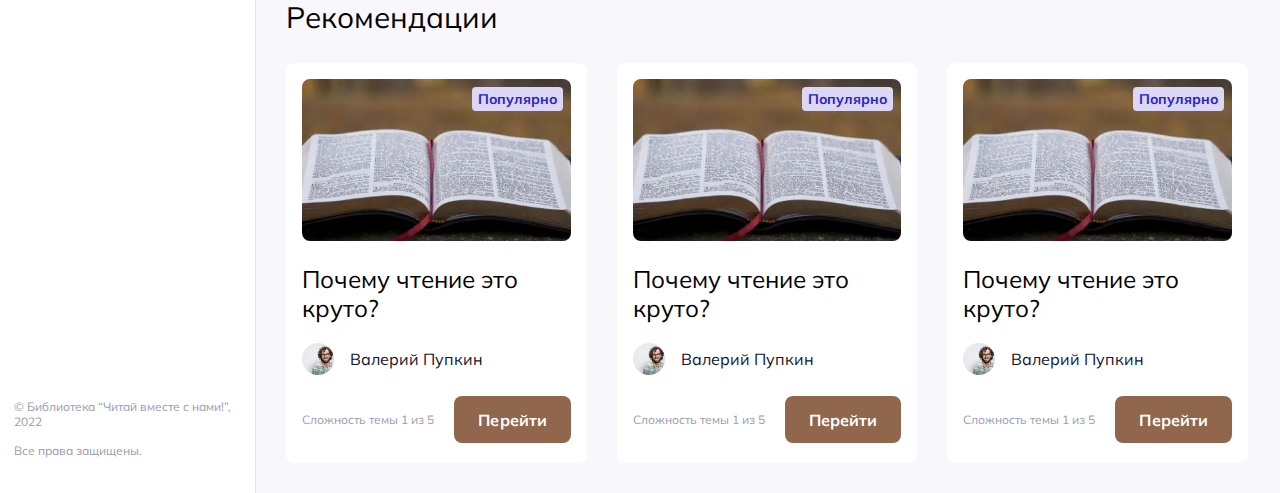
==== commit d232189a: "Add files via upload" ====
--- a/index.html
+++ b/index.html
@@ -9,6 +9,7 @@
 	<link rel="stylesheet" href="css/style.min.css?_v=20220306164343">
 	<link rel="shortcut icon" href="favicon.ico">
 	<!-- <meta name="robots" content="noindex, nofollow"> -->
+	<meta name="yandex-verification" content="270f820fdf0bd005" />
 	<meta name="description" content="Читай книги в библиотеке 'Читай вместе с нами'. Библиотека в России. Книги на любой вкус. Самая известная читальня в России.">
 	<meta name="viewport" content="width=device-width, initial-scale=1.0">
 </head>
